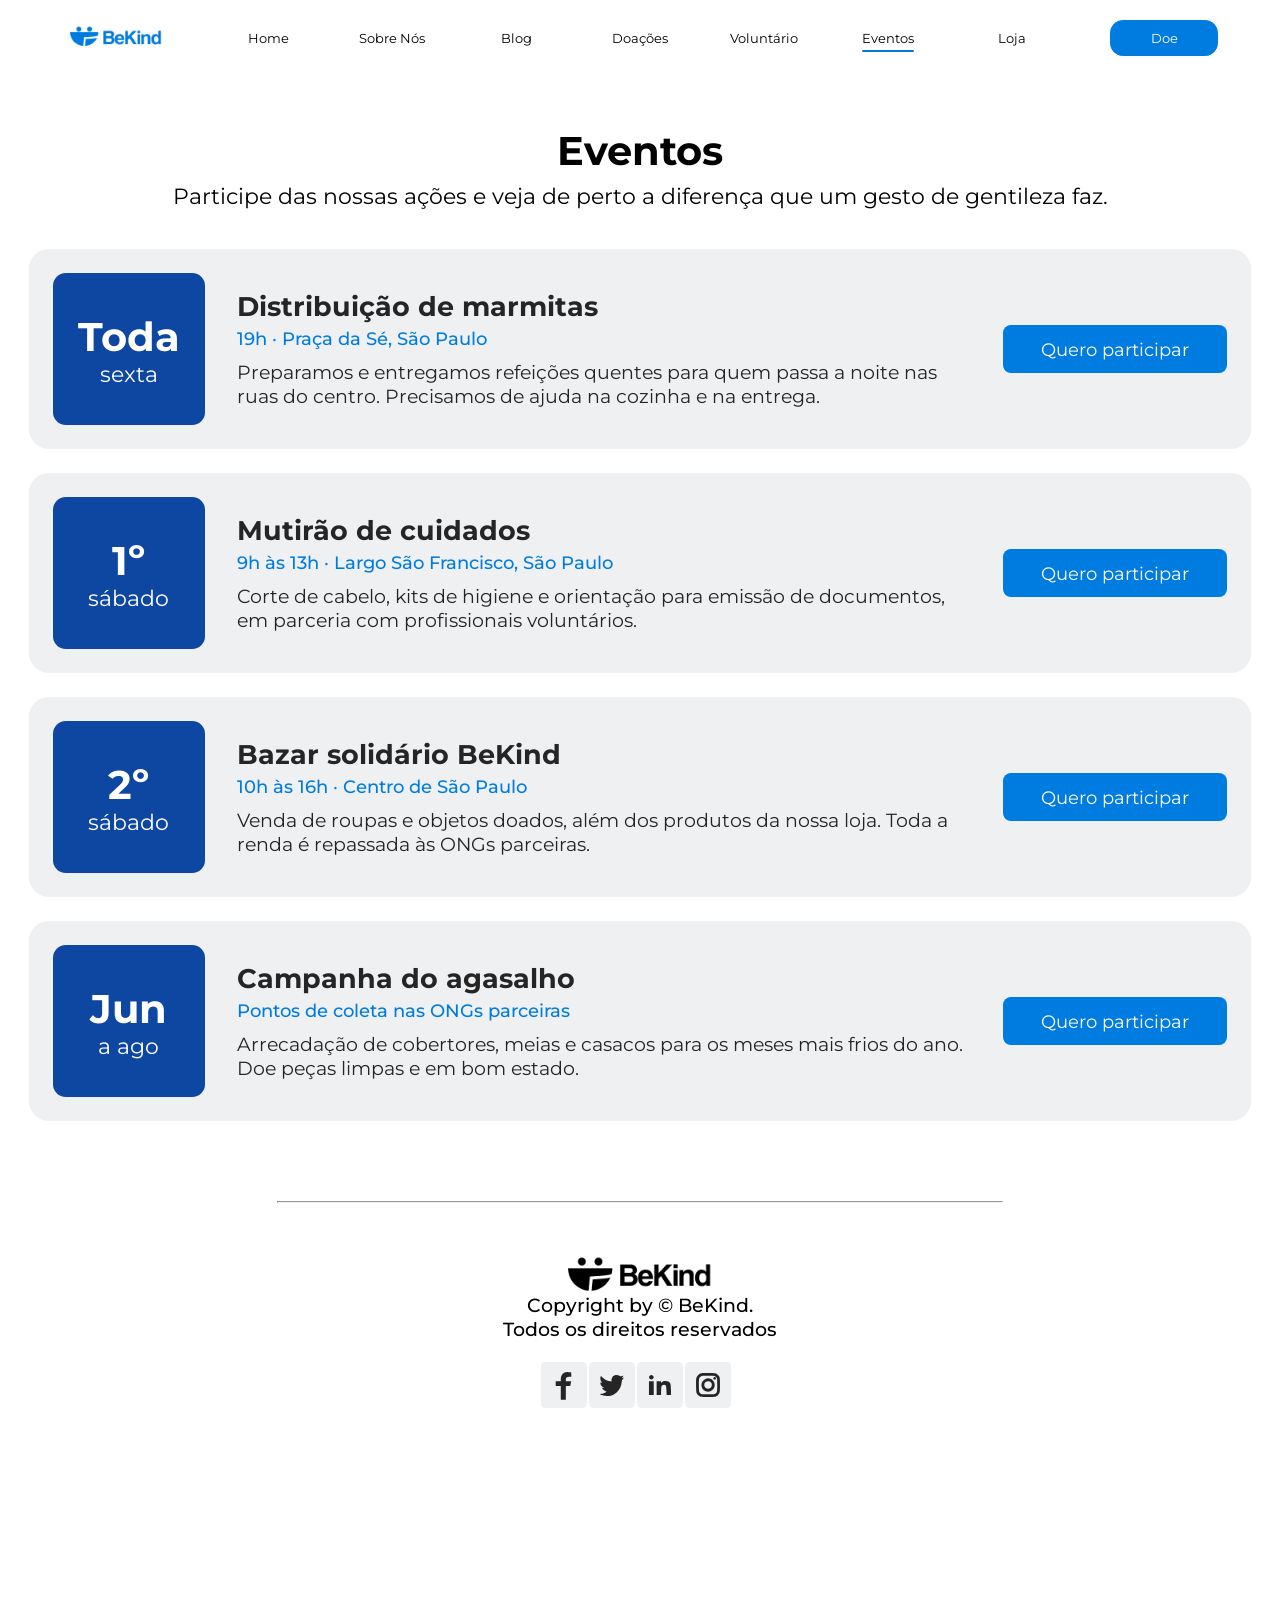
==== site/eventos.html @ 7ef1736c "feat: finaliza o site do BeKind - move o site para a raiz do repositório e adiciona index.html - tro" ====
<!DOCTYPE html>
<html lang="pt-BR">

<head>
    <meta charset="UTF-8">
    <meta http-equiv="X-UA-Compatible" content="IE=edge">
    <meta name="viewport" content="width=device-width, initial-scale=1.0">
    <title>BeKind | Eventos</title>
    <link rel="stylesheet" href="../css/style_index.css">
    <link rel="stylesheet" href="../css/style_eventos.css">
    <link rel="stylesheet" href="../css/comum.css">
    <link rel="icon" href="../img/home/icone.png" type="image/png">

    <script src="../js/script.js" defer></script>
</head>

<body>
    <div class="navbar">
        <div class="logo">
            <a href="home.html"><img src="../img/home/Logo.png" alt="BeKind"></a>
        </div>
        <div class="home">
            <a href="home.html">Home</a>
        </div>
        <div class="sobrenos">
            <a href="sobrenos.html">Sobre Nós</a>
        </div>
        <div class="blog">
            <a href="blog.html">Blog</a>
        </div>
        <div class="doacoes">
            <a href="doacoes.html">Doações</a>
        </div>
        <div class="voluntario">
            <a href="voluntario-cad.html">Voluntário</a></div>
        <div class="eventos">
            <a href="eventos.html">Eventos</a>
        </div>
        <div class="loja">
            <a href="loja/loja.html">Loja</a>
        </div>
        <div class="doe">
            <button class="btn_doe">Doe</button>
        </div>
    </div>

    <div class="topo-eventos">
        <h1>Eventos</h1>
        <p>Participe das nossas ações e veja de perto a diferença que um gesto de gentileza faz.</p>
    </div>

    <div class="lista-eventos">
        <div class="evento">
            <div class="data-evento">
                <h2>Toda</h2>
                <p>sexta</p>
            </div>
            <div class="dados-evento">
                <h3>Distribuição de marmitas</h3>
                <h4>19h · Praça da Sé, São Paulo</h4>
                <p>Preparamos e entregamos refeições quentes para quem passa a noite nas ruas do centro. Precisamos de ajuda na cozinha e na entrega.</p>
            </div>
            <a href="voluntario-cad.html" class="btn-evento">Quero participar</a>
        </div>
        <div class="evento">
            <div class="data-evento">
                <h2>1º</h2>
                <p>sábado</p>
            </div>
            <div class="dados-evento">
                <h3>Mutirão de cuidados</h3>
                <h4>9h às 13h · Largo São Francisco, São Paulo</h4>
                <p>Corte de cabelo, kits de higiene e orientação para emissão de documentos, em parceria com profissionais voluntários.</p>
            </div>
            <a href="voluntario-cad.html" class="btn-evento">Quero participar</a>
        </div>
        <div class="evento">
            <div class="data-evento">
                <h2>2º</h2>
                <p>sábado</p>
            </div>
            <div class="dados-evento">
                <h3>Bazar solidário BeKind</h3>
                <h4>10h às 16h · Centro de São Paulo</h4>
                <p>Venda de roupas e objetos doados, além dos produtos da nossa loja. Toda a renda é repassada às ONGs parceiras.</p>
            </div>
            <a href="voluntario-cad.html" class="btn-evento">Quero participar</a>
        </div>
        <div class="evento">
            <div class="data-evento">
                <h2>Jun</h2>
                <p>a ago</p>
            </div>
            <div class="dados-evento">
                <h3>Campanha do agasalho</h3>
                <h4>Pontos de coleta nas ONGs parceiras</h4>
                <p>Arrecadação de cobertores, meias e casacos para os meses mais frios do ano. Doe peças limpas e em bom estado.</p>
            </div>
            <a href="voluntario-cad.html" class="btn-evento">Quero participar</a>
        </div>
    </div>

    <div class="rodape">
        <hr>
        <img class="logo" src="../img/home/logo-black.png" alt="BeKind">
        <h5>Copyright by © BeKind.</h5>
        <h5>Todos os direitos reservados</h5>

        <div class="redes-sociais">
            <a href="#"><img src="../img/home/Facebook.svg" alt="Facebook"></a>
            <a href="#"><img src="../img/home/Twitter.svg" alt="Twitter"></a>
            <a href="#"><img src="../img/home/Linkedin.svg" alt="LinkedIn"></a>
            <a href="#"><img src="../img/home/Insta.svg" alt="Instagram"></a>
        </div>
    </div>
</body>

</html>
---- css/style_index.css ----
@import url('https://fonts.googleapis.com/css2?family=Montserrat&display=swap');
@import url('https://fonts.googleapis.com/css2?family=Poppins&display=swap');
* {
    margin: 0;
    padding: 0;
    box-sizing: border-box;
    font-family: 'Montserrat', sans-serif;
}

html,
body {
    height: auto;
    width: 100%;
}

.negrito {
    font-weight: bold;
}

section:nth-child(2) {
    z-index: 1;
    position: relative;
}

section:nth-child(3) {
    margin-top: -80px;
    z-index: 0;
    position: relative;
}

.navbar {
    margin-top: 0.5%;
    justify-content: center;
    display: grid;
    grid-template-areas: "logo home sobrenos blog doacoes voluntario eventos loja doe";
    grid-template-columns: 220px 150px 150px 150px 150px 150px 150px 150px 220px;
    grid-template-rows: 80px;
    grid-column-gap: 5px;
}

.navbar .active::after {
    content: '';
    display: block;
    height: 3px;
    width: 100%;
    background-color: blue;
    margin-top: 5px;
}

.logo {
    grid-area: logo;
    justify-content: center;
    align-items: center;
    display: flex;
}

.home {
    grid-area: home;
    justify-content: center;
    align-items: center;
    display: flex;
}

.home a {
    text-decoration: none;
    color: black;
    font-size: 16px;
}

.sobrenos {
    grid-area: sobrenos;
    justify-content: center;
    align-items: center;
    display: flex;
}

.sobrenos a {
    text-decoration: none;
    color: black;
    font-size: 16px;
}

.blog {
    grid-area: blog;
    justify-content: center;
    align-items: center;
    display: flex;
}

.blog a {
    text-decoration: none;
    color: black;
    font-size: 16px;
}

.doacoes {
    grid-area: doacoes;
    justify-content: center;
    align-items: center;
    display: flex;
}

.doacoes a {
    text-decoration: none;
    color: black;
    font-size: 16px;
}

.voluntario {
    grid-area: voluntario;
    justify-content: center;
    align-items: center;
    display: flex;
}

.voluntario a {
    text-decoration: none;
    color: black;
    font-size: 16px;
}

.eventos {
    grid-area: eventos;
    justify-content: center;
    align-items: center;
    display: flex;
}

.eventos a {
    text-decoration: none;
    color: black;
    font-size: 16px;
}

.loja {
    grid-area: loja;
    justify-content: center;
    align-items: center;
    display: flex;
}

.loja a {
    text-decoration: none;
    color: black;
    font-size: 16px;
}

.doe {
    grid-area: doe;
    justify-content: center;
    align-items: center;
    display: flex;
}

.doe button {
    border-style: solid;
    border-color: #007CE0;
    border-radius: 16px;
    background-color: #007CE0;
    width: 135px;
    height: 45px;
    font-size: 16px;
    color: white;
    cursor: pointer;
}

.doe a {
    text-decoration: none;
    color: white;
    font-size: 22px;
}

.text-center {
    font-size: 26px;
    text-align: center;
    margin-top: 1%;
    height: 200px;
}

.container {
    position: relative;
    margin-top: -60px;
    justify-content: center;
    display: grid;
    width: 100%;
    grid-template-areas: "box1 boxin1 boxin2 boxin4 box6" "box1 box3 boxin3 box5 box6" "box1 box3 box4 box5 box6" "box2 box3 box4 box5 box7";
    grid-template-columns: 280px 280px 280px 280px 280px;
    grid-template-rows: 140px 140px 140px 135px;
    grid-column-gap: 25px;
    grid-row-gap: 31px;
}

.box1 {
    grid-area: box1;
    border-radius: 16px;
    background: #0D47A1;
    background-image: url(../img/home/img-box1.png);
}

.box1 h1 {
    justify-content: flex-start;
    align-items: center;
    display: flex;
    margin-left: 20px;
    margin-top: 50px;
    font-size: 84px;
    color: #fff;
}

.box1 h3 {
    justify-content: flex-start;
    align-items: center;
    display: flex;
    margin-left: 20px;
    margin-top: 30px;
    font-size: 30px;
    color: #fff;
}

.boxin2 {
    grid-area: boxin2;
    align-items: flex-start;
    display: flex;
}

.boxin2 button {
    font-size: 20px;
    margin-top: 2%;
    border: 0;
    background-color: #007CE0;
    color: white;
    border-radius: 10px;
    width: 320px;
    height: 60px;
    cursor: pointer;
    transition: 0.2s ease;
    border: 1px solid #007CE0;
}

.boxin2 button a {
    text-decoration: none;
    color: white;
    font-family: 'Montserrat', sans-serif;
    font-size: 24px;
}

.box2 {
    grid-area: box2;
    border-radius: 16px;
    background: #00348A;
    background-image: url(../img/home/img-box2.png);
    background-repeat: no-repeat;
}

.box2 h1 {
    justify-content: flex-start;
    align-items: center;
    display: flex;
    margin-left: 111px;
    margin-top: 31px;
    font-size: 20px;
    color: #fff;
}

.box3 {
    grid-area: box3;
    border-radius: 16px;
    background-image: url(../img/home/img-box3.png);
}

.box3 h1 {
    justify-content: flex-start;
    align-items: center;
    display: flex;
    margin-left: 20px;
    margin-top: 224px;
    font-size: 30px;
    color: #fff;
}

.box4 {
    grid-area: box4;
    display: grid;
    width: 100%;
    height: 100%;
    grid-template-areas: "box4-1" "box4-2";
    grid-template-columns: 280px;
    grid-template-rows: 183px 123px;
}

.box4-1 {
    border-radius: 16px 16px 0 0;
    grid-area: box4-1;
    display: flex;
    justify-content: center;
    align-items: center;
    background-color: #1a1a1a;
    color: #fff;
    font-size: 30px;
}

.box4-1 h1 {
    justify-content: flex-start;
    align-items: center;
    display: flex;
    font-size: 30px;
    margin-top: 65px;
    color: #fff;
}

.box4-2 {
    grid-area: box4-2;
    display: flex;
    justify-content: center;
    align-items: center;
    border-radius: 0 0 16px 16px;
    background-color: #1a1a1a;
}

.cxbtn {
    font-size: 8px;
    display: flex;
    align-items: center;
    border-radius: 114px;
    width: 242px;
    height: 46px;
    background-color: #a2a2a2;
    color: #fff;
}

.cxbtn button {
    background: url(../img/home/img-box4-4.png);
    border-radius: 114px;
    border-style: none;
    margin-left: 80px;
    width: 50px;
    height: 36px;
    cursor: pointer;
}

.cxbtn h1 {
    margin-left: 7px;
}

.box5 {
    grid-area: box5;
    border-radius: 16px;
    background: #007CE0;
    background-image: url(../img/home/img-box5.png)
}

.box5 h1 {
    justify-content: flex-start;
    align-items: center;
    display: flex;
    margin-left: 20px;
    margin-top: 224px;
    font-size: 30px;
    color: #fff;
}

.box6 {
    grid-area: box6;
    border-radius: 16px;
    background: #0D47A1;
    background-image: url(../img/home/img-box1.png);
}

.box6 h1 {
    justify-content: flex-start;
    align-items: center;
    display: flex;
    margin-left: 20px;
    margin-top: 50px;
    font-size: 84px;
    color: #fff;
}

.box6 h3 {
    justify-content: flex-start;
    align-items: center;
    display: flex;
    margin-left: 20px;
    margin-top: 30px;
    font-size: 30px;
    color: #fff;
}

.box7 {
    grid-area: box7;
    border-radius: 16px;
    background: #00348A;
    background-image: url(../img/home/img-box7.png);
    background-repeat: no-repeat;
}

.box7 h1 {
    justify-content: flex-start;
    align-items: center;
    display: flex;
    margin-left: 111px;
    margin-top: 31px;
    font-size: 20px;
    color: #fff;
}

section:nth-child(3) {
    margin-top: -50px;
    z-index: 0;
    position: relative;
    background-color: #d9d9d9;
    height: 900px;
    justify-content: center;
    align-items: center;
    display: flex;
    flex-direction: column;
}

.impacto h1 {
    justify-content: flex-start;
    align-items: center;
    display: flex;
    font-size: 64px;
    color: #007CE0;
}

.impacto p {
    margin-top: -25px;
    justify-content: flex-start;
    align-items: center;
    display: flex;
    font-size: 40px;
}

.impacto {
    margin-top: 50px;
    justify-content: center;
    display: grid;
    grid-template-areas: "doacoes_recebidas dinheiro_arrecadado ongs_parceiras pessoas_ajudadas";
    grid-template-columns: 256px 256px 256px 256px;
    grid-template-rows: 150px;
    grid-column-gap: 100px;
}

.doacoes_recebidas {
    grid-area: doacoes_recebidas;
}

.dinheiro_arrecadado {
    grid-area: dinheiro_arrecadado;
}

.ongs_parceiras {
    grid-area: ongs_parceiras;
}

.pessoas_ajudadas {
    grid-area: pessoas_ajudadas;
}

.text-impacto h1 {
    justify-content: center;
    display: flex;
    font-weight: bold;
    font-size: 50px;
}

.text-impacto p {
    justify-content: center;
    display: flex;
    font-size: 27px;
}

section:nth-child(4) {
    margin-top: -50px;
    z-index: 0;
    position: relative;
    justify-content: center;
    align-items: center;
    display: flex;
    height: 748px;
}

.boxmissoes {
    font-weight: bold;
    color: #fff;
    font-size: 50px;
    flex-direction: column;
    display: flex;
    align-items: center;
    justify-content: center;
    border-radius: 16px;
    width: 1528px;
    height: 720px;
    background: #007CE0;
    background: url(../img/home/img-download.png);
}

.boxmissoes h1 {
    font-weight: bold;
    color: #fff;
    font-size: 50px;
    margin-top: -345px;
}

.btns-download {
    display: flex;
    margin-top: 20px;
    flex-direction: row;
    width: 246px;
    height: 73px;
    justify-content: center;
}

.btns-download button {
    margin-right: 12px;
    margin-left: 12px;
}

.btns-download a {
    padding: 10px;
}

section:nth-child(5) {
    margin-top: -50px;
    z-index: -1;
    position: relative;
    justify-content: center;
    align-items: center;
    display: flex;
    background-color: #252525;
    height: 900px;
    width: 100%;
    flex-direction: column;
}

section:nth-child(5) h2 {
    color: #fff;
    align-items: center;
    font-size: 50px;
    font-weight: bold;
}

.feedback {
    justify-content: center;
    display: flex;
    width: 100%;
    margin: 10px;
}

div.feed1,
.feed2,
.feed3 {
    padding: 11.2px;
}

.cmnt {
    display: grid;
    width: 100%;
    height: 100%;
    grid-template-areas: "frase frase" "foto-cmnt nome-cmnt";
    grid-template-columns: 155px 337px;
    grid-template-rows: 323px 200px;
}

.cmnt p {
    margin-top: 150px;
}

.cmnt h4 {
    margin-left: 26px;
}

div.frase {
    grid-area: frase;
    background: url(../img/home/img-feedback.png);
    color: #fff;
    display: flex;
    justify-content: center;
    align-items: center;
    font-size: 27px;
}

div.foto-cmnt {
    grid-area: foto-cmnt;
    background-color: #18191D;
    display: flex;
    align-items: center;
    justify-content: flex-end;
    border-radius: 0px 0px 0px 26px;
}

div.nome-cmnt {
    grid-area: nome-cmnt;
    background-color: #18191D;
    display: flex;
    align-items: center;
    justify-content: flex-start;
    color: #fff;
    border-radius: 0px 0px 26px 0px;
}

section:nth-child(6) {
    margin-top: -50px;
    z-index: 0;
    position: absolute;
    justify-content: center;
    display: flex;
    height: 900px;
    width: 100%;
}

.mnth-informado {
    font-weight: bold;
    flex-direction: column;
    display: flex;
    align-items: center;
    border-radius: 16px;
    width: 1528px;
    height: 720px;
    background: #fff;
}

.mnth-informado h2 {
    margin-top: 65px;
    font-size: 50px;
    font-weight: bold;
}

.mnth-informado p {
    font-size: 27px;
    font-weight: 500;
}

form.form-informado {
    display: flex;
    flex-direction: column;
    margin-top: 50px;
    cursor: pointer;
}

.form-informado input {
    border-radius: 10px;
    height: 49px;
    width: 907px;
    margin-bottom: 26px;
    font-size: 24px;
    color: #252525;
    padding-inline-start: 20px;
    cursor: pointer;
}

input.enviar {
    background-color: #007CE0;
    border-style: none;
    font-size: 21.47px;
    color: #fff;
    padding-inline-start: -20px;
}

.mnth-informado hr {
    margin-top: 200px;
    width: 908px;
}

.input-container {
    width: 280px;
    position: relative;
    padding-bottom: 1rem;
}

.label {
    position: absolute;
    left: 10px;
    top: 14px;
    transition: all 0.2s;
    padding: 0 2px;
    z-index: 1;
    color: #252525;
    user-select: none;
}

.text-input {
    padding: 0.8rem;
    width: 100%;
    height: 100%;
    border-radius: 5px;
    font-size: 22px;
    outline: none;
    transition: all 0.3s;
    color: #252525;
}

.label::before {
    content: '';
    height: 5px;
    position: absolute;
    left: 0;
    top: 10px;
    width: 100%;
    Z-index: -1;
}

.text-input:focus {
    border: 2px solid #252525;
}

.text-input:focus+.label {
    top: -30px;
    color: #252525;
    font-size: 18px;
}

.text-input::placeholder {
    font-size: 20px;
    opacity: 0;
    transition: all 0.3s;
}

.text-input:focus::placeholder {
    opacity: 1;
    color: #b3b3b3;
}

.text-input:not(:placeholder-shown)+.label {
    top: -30px;
    color: #252525;
    font-size: 18px;
}

div.rodape {
    display: flex;
    flex-direction: column;
    align-items: center;
    font-weight: 300;
    font-size: 24px;
}

.rodape .logo {
    margin-top: 65px;
    width: 180px;
    height: 47px;
}

div.rodape h5 {
    font-size: 24px;
    font-weight: 500;
}

.redes-sociais {
    display: flex;
    flex-direction: row;
    margin-top: 30px;
    margin-bottom: 60px;
}

.redes-sociais a {
    width: 50px;
    height: 50px;
    border-radius: 5px;
    display: flex;
    justify-content: center;
    align-items: center;
    margin-right: 10px;
    transition: background-color 0.3s ease;
}

.redes-sociais a:hover {
    background-color: #007CE0;
}

.redes-sociais a:hover img {
    filter: invert(100%);
}
---- css/style_eventos.css ----
body {
    display: flex;
    flex-direction: column;
    align-items: center;
}

.topo-eventos {
    display: flex;
    flex-direction: column;
    align-items: center;
    margin-top: 70px;
}

.topo-eventos h1 {
    font-size: 50px;
    font-weight: 700;
}

.topo-eventos p {
    margin-top: 10px;
    font-size: 27px;
}

.lista-eventos {
    display: flex;
    flex-direction: column;
    width: 1528px;
    margin-top: 20px;
}

.evento {
    display: flex;
    align-items: center;
    margin-top: 30px;
    padding: 30px;
    border-radius: 25px;
    background-color: #EEF0F2;
}

.data-evento {
    display: flex;
    flex-direction: column;
    justify-content: center;
    align-items: center;
    flex-shrink: 0;
    width: 190px;
    height: 190px;
    border-radius: 16px;
    background-color: #0D47A1;
    color: #fff;
}

.data-evento h2 {
    font-size: 50px;
    font-weight: 700;
}

.data-evento p {
    font-size: 27px;
}

.dados-evento {
    flex: 1;
    margin: 0 40px;
    color: #252525;
}

.dados-evento h3 {
    font-size: 34px;
    font-weight: 700;
}

.dados-evento h4 {
    margin-top: 6px;
    font-size: 22px;
    font-weight: 500;
    color: #007CE0;
}

.dados-evento p {
    margin-top: 14px;
    font-size: 24px;
}

.btn-evento {
    display: flex;
    justify-content: center;
    align-items: center;
    flex-shrink: 0;
    width: 280px;
    height: 60px;
    border-radius: 10px;
    background-color: #007CE0;
    color: #fff;
    font-size: 22px;
    text-decoration: none;
}
---- css/comum.css ----
/* Estilos compartilhados entre todas as páginas */

.navbar a.active::after {
    content: '';
    display: block;
    height: 3px;
    width: 100%;
    background-color: #007CE0;
    border-radius: 3px;
    margin-top: 5px;
}

.navbar a.active {
    margin-top: 8px;
}

div.rodape {
    display: flex;
    flex-direction: column;
    align-items: center;
    width: 100%;
    font-weight: 300;
    font-size: 24px;
}

.rodape hr {
    margin-top: 100px;
    width: 908px;
}

.rodape .logo {
    margin-top: 65px;
    width: 180px;
    height: 47px;
}

div.rodape h5 {
    font-size: 24px;
    font-weight: 500;
}

.redes-sociais {
    display: flex;
    flex-direction: row;
    margin-top: 30px;
    margin-bottom: 60px;
}

.redes-sociais a {
    width: 50px;
    height: 50px;
    border-radius: 5px;
    display: flex;
    justify-content: center;
    align-items: center;
    margin-right: 10px;
    transition: background-color 0.3s ease;
}

.redes-sociais a:hover {
    background-color: #007CE0;
}

.redes-sociais a:hover img {
    filter: invert(100%);
}

/* Aviso que aparece no canto da tela (ver mostrarAviso em script.js) */

.aviso {
    position: fixed;
    left: 50%;
    bottom: 40px;
    transform: translate(-50%, 20px);
    max-width: 700px;
    padding: 18px 32px;
    border-radius: 16px;
    background-color: #252525;
    color: #fff;
    font-size: 20px;
    font-weight: 500;
    text-align: center;
    opacity: 0;
    pointer-events: none;
    transition: opacity 0.3s ease, transform 0.3s ease;
    z-index: 10;
}

.aviso.visivel {
    opacity: 1;
    transform: translate(-50%, 0);
}
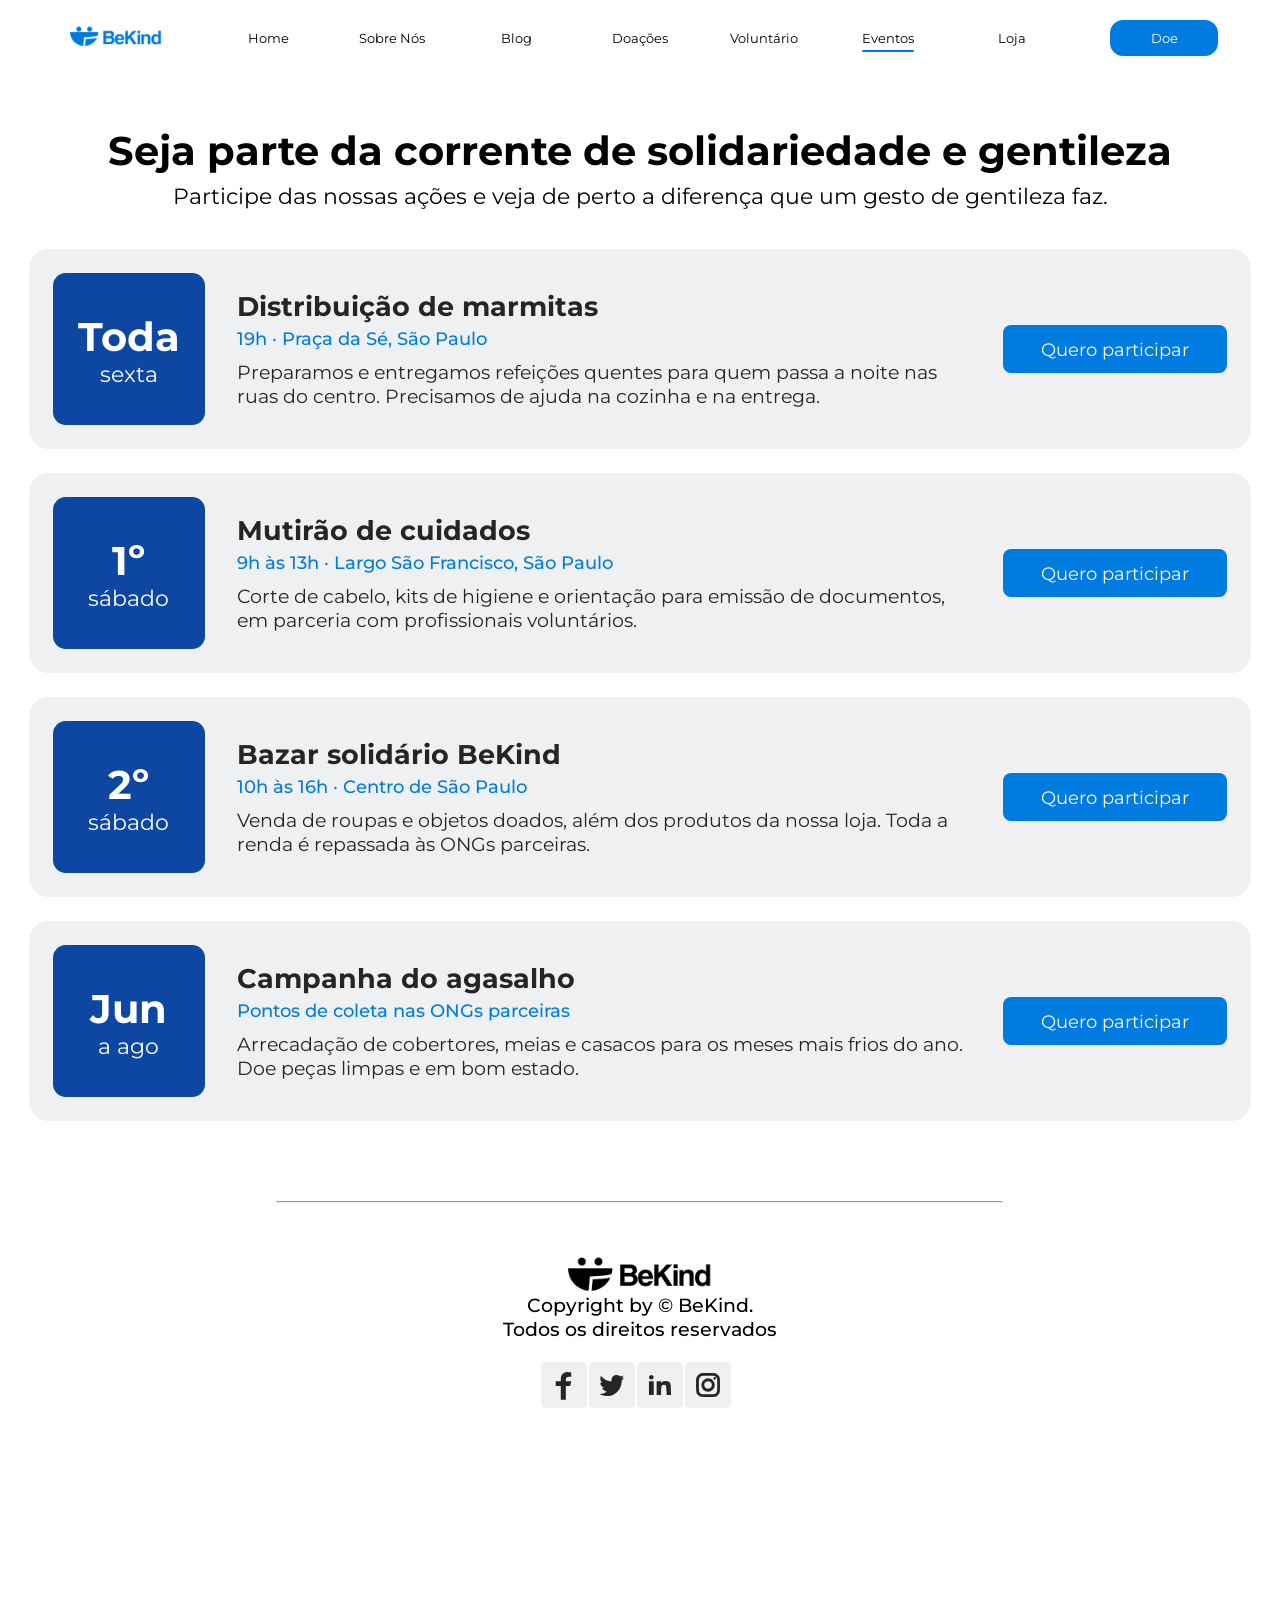
==== commit 317d17ee: "feat: alinha páginas ao protótipo do Figma Destaca "gentil" no título da Home, adiciona o botão "Ler" ====
--- a/site/eventos.html
+++ b/site/eventos.html
@@ -45,7 +45,7 @@
     </div>
 
     <div class="topo-eventos">
-        <h1>Eventos</h1>
+        <h1>Seja parte da corrente de solidariedade e gentileza</h1>
         <p>Participe das nossas ações e veja de perto a diferença que um gesto de gentileza faz.</p>
     </div>
 
--- a/css/style_index.css
+++ b/css/style_index.css
@@ -175,6 +175,10 @@
     text-align: center;
     margin-top: 1%;
     height: 200px;
+}
+
+.text-center .destaque {
+    color: #007CE0;
 }
 
 .container {
